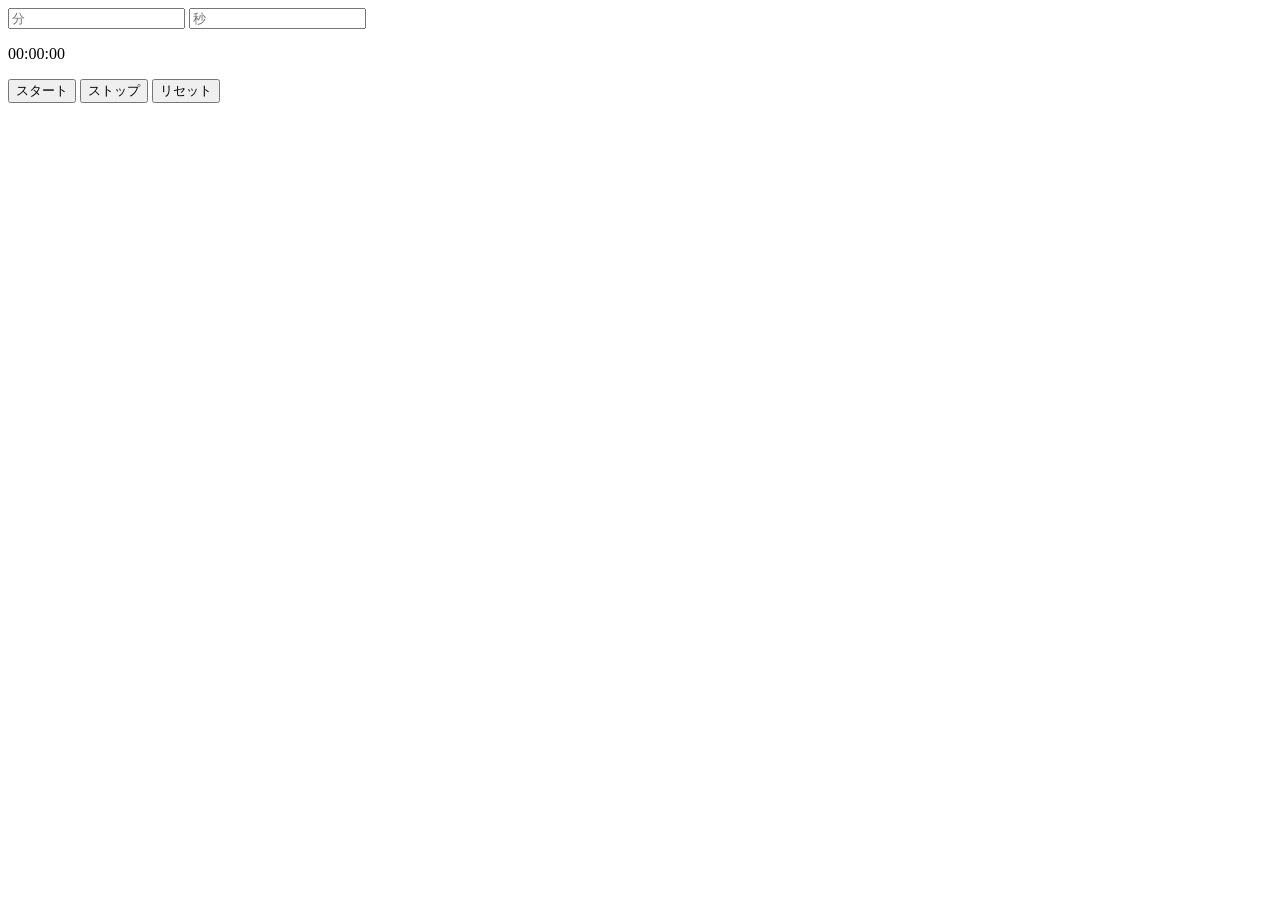
==== index.html @ 3663fa72 "first commit" ====
<!DOCTYPE html>
<html lang="ja">
<head>
    <meta charset="UTF-8">
    <meta name="viewport" content="width=device-width, initial-scale=1.0">
    <title>StopWatch</title>

    <link rel="stylesheet" href="style.css">
</head>
<body>
    <input type="number" id="minutesInput" placeholder="分" min="0">
    <input type="number" id="secondsInput" placeholder="秒" min="0">

    <p id="time">00:00:00</p>

    <button id="startBtn">スタート</button>
    <button id="stopBtn">ストップ</button>
    <button id="resetBtn">リセット</button>

    <script src="script.js"></script>
</body>
</html>
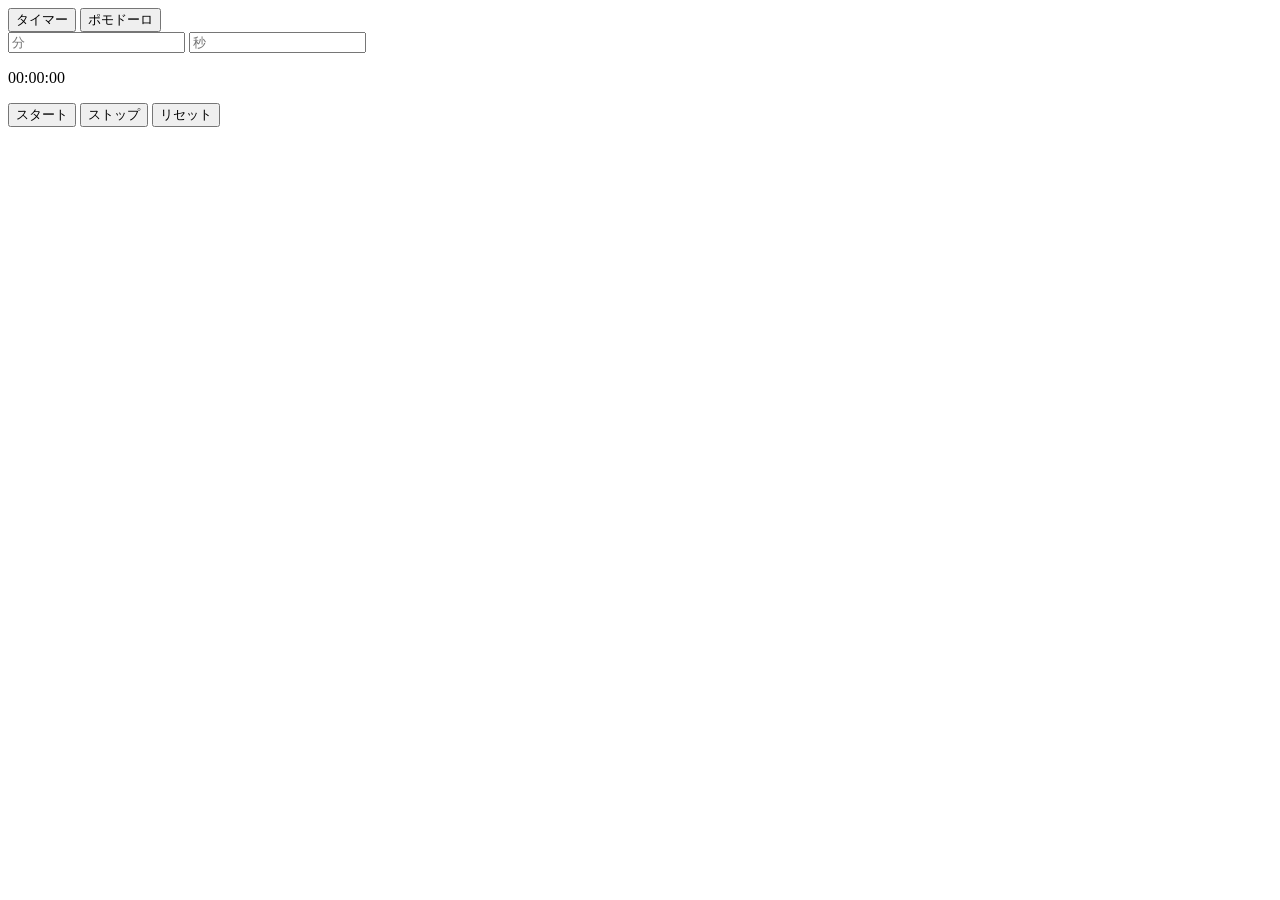
==== commit b9615429: "Implement pomodoro" ====
--- a/index.html
+++ b/index.html
@@ -5,11 +5,18 @@
     <meta name="viewport" content="width=device-width, initial-scale=1.0">
     <title>StopWatch</title>
 
-    <link rel="stylesheet" href="style.css">
 </head>
 <body>
+    <button id="timerTab">タイマー</button>
+    <button id="pomodoroTab">ポモドーロ</button>
+
+    <br>
+
     <input type="number" id="minutesInput" placeholder="分" min="0">
     <input type="number" id="secondsInput" placeholder="秒" min="0">
+
+    <p id="modeDisplay">作業</p>
+    <p id="sessionCount">0回</p>
 
     <p id="time">00:00:00</p>
 
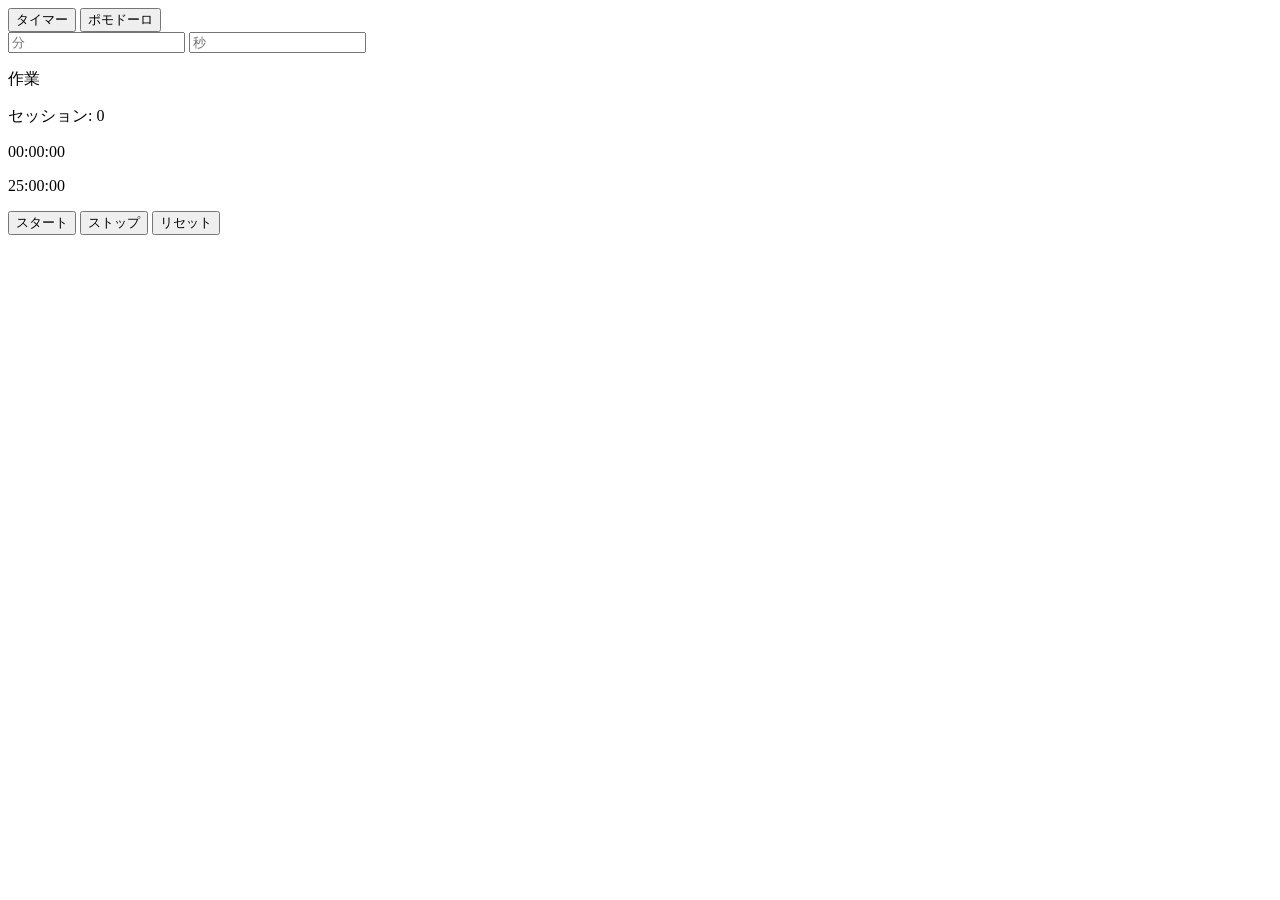
==== commit c7ce9da5: "update code" ====
--- a/index.html
+++ b/index.html
@@ -3,8 +3,7 @@
 <head>
     <meta charset="UTF-8">
     <meta name="viewport" content="width=device-width, initial-scale=1.0">
-    <title>StopWatch</title>
-
+    <title>Practice</title>
 </head>
 <body>
     <button id="timerTab">タイマー</button>
@@ -16,14 +15,15 @@
     <input type="number" id="secondsInput" placeholder="秒" min="0">
 
     <p id="modeDisplay">作業</p>
-    <p id="sessionCount">0回</p>
+    <p id="sessionCount">セッション: 0</p>
 
-    <p id="time">00:00:00</p>
+    <p id="timerDisplay">00:00:00</p>
+    <p id="pomodoroDisplay">25:00:00</p>
 
     <button id="startBtn">スタート</button>
     <button id="stopBtn">ストップ</button>
     <button id="resetBtn">リセット</button>
 
-    <script src="script.js"></script>
+    <script src="practice.js"></script>
 </body>
 </html>
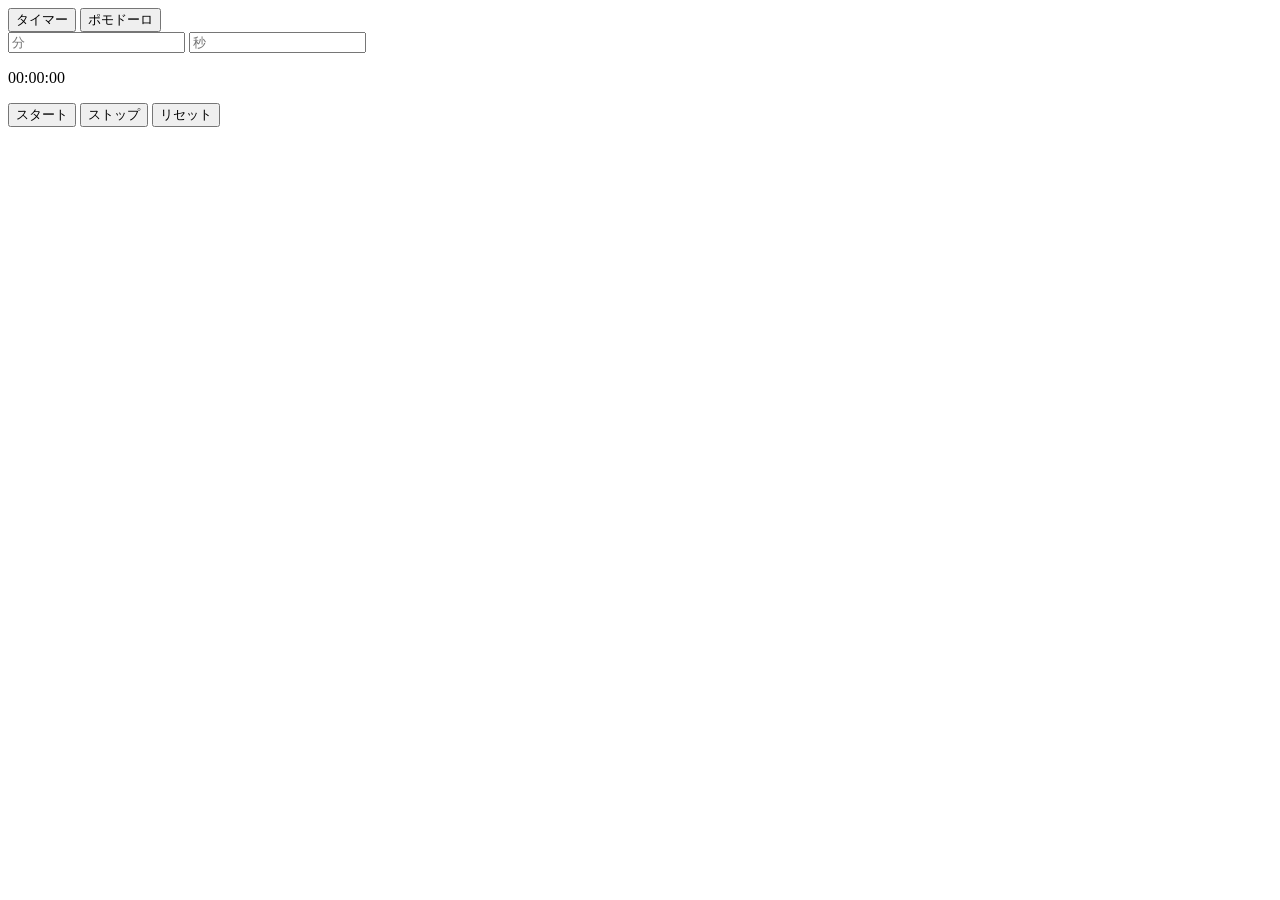
==== commit 0180c2b9: "refactoring" ====
--- a/index.html
+++ b/index.html
@@ -3,7 +3,7 @@
 <head>
     <meta charset="UTF-8">
     <meta name="viewport" content="width=device-width, initial-scale=1.0">
-    <title>Practice</title>
+    <title>Timer</title>
 </head>
 <body>
     <button id="timerTab">タイマー</button>
@@ -24,6 +24,6 @@
     <button id="stopBtn">ストップ</button>
     <button id="resetBtn">リセット</button>
 
-    <script src="practice.js"></script>
+    <script src="script.js"></script>
 </body>
 </html>
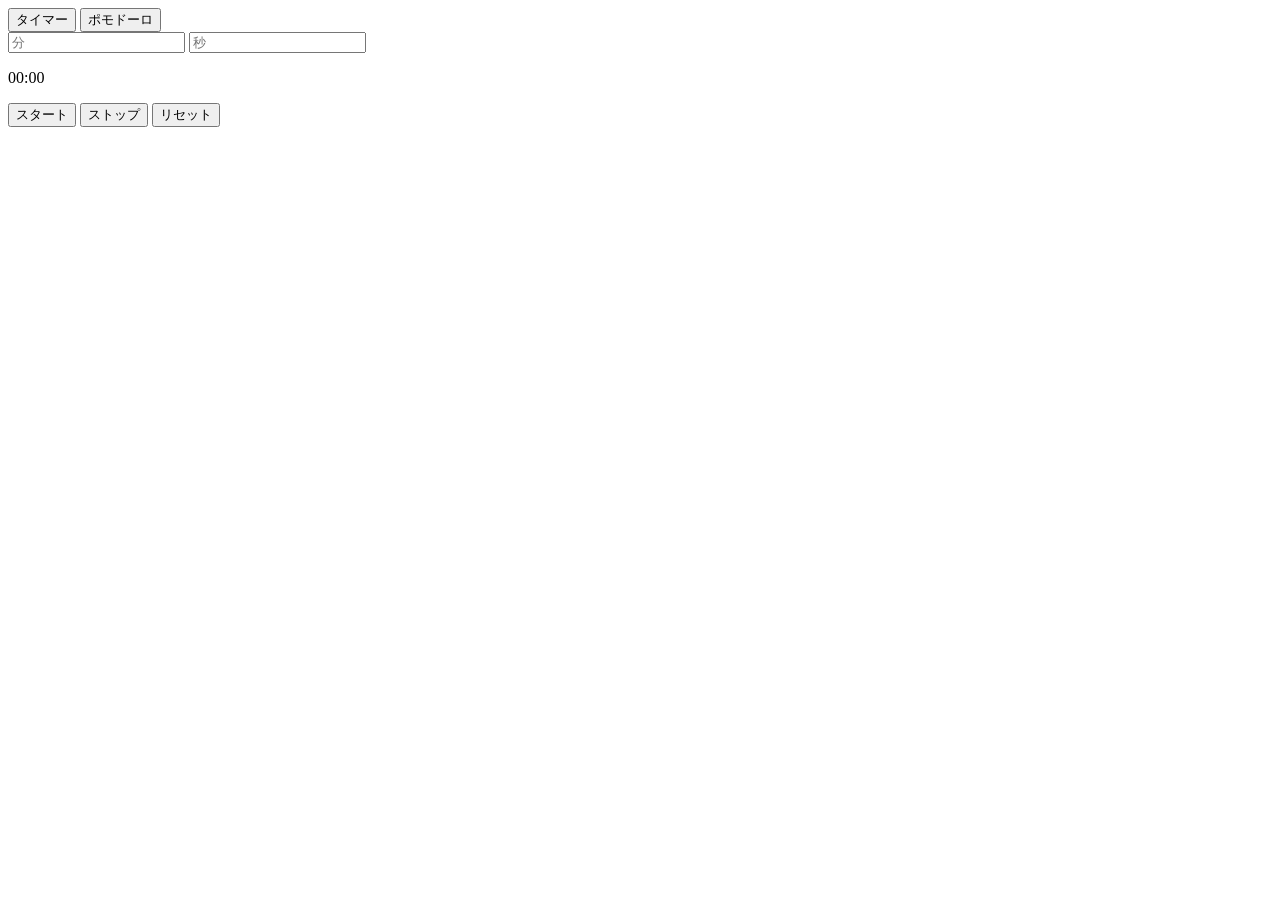
==== commit 639c1d24: "rebuild" ====
--- a/index.html
+++ b/index.html
@@ -17,8 +17,8 @@
     <p id="modeDisplay">作業</p>
     <p id="sessionCount">セッション: 0</p>
 
-    <p id="timerDisplay">00:00:00</p>
-    <p id="pomodoroDisplay">25:00:00</p>
+    <p id="timerDisplay">00:00</p>
+    <p id="pomodoroDisplay">25:00</p>
 
     <button id="startBtn">スタート</button>
     <button id="stopBtn">ストップ</button>
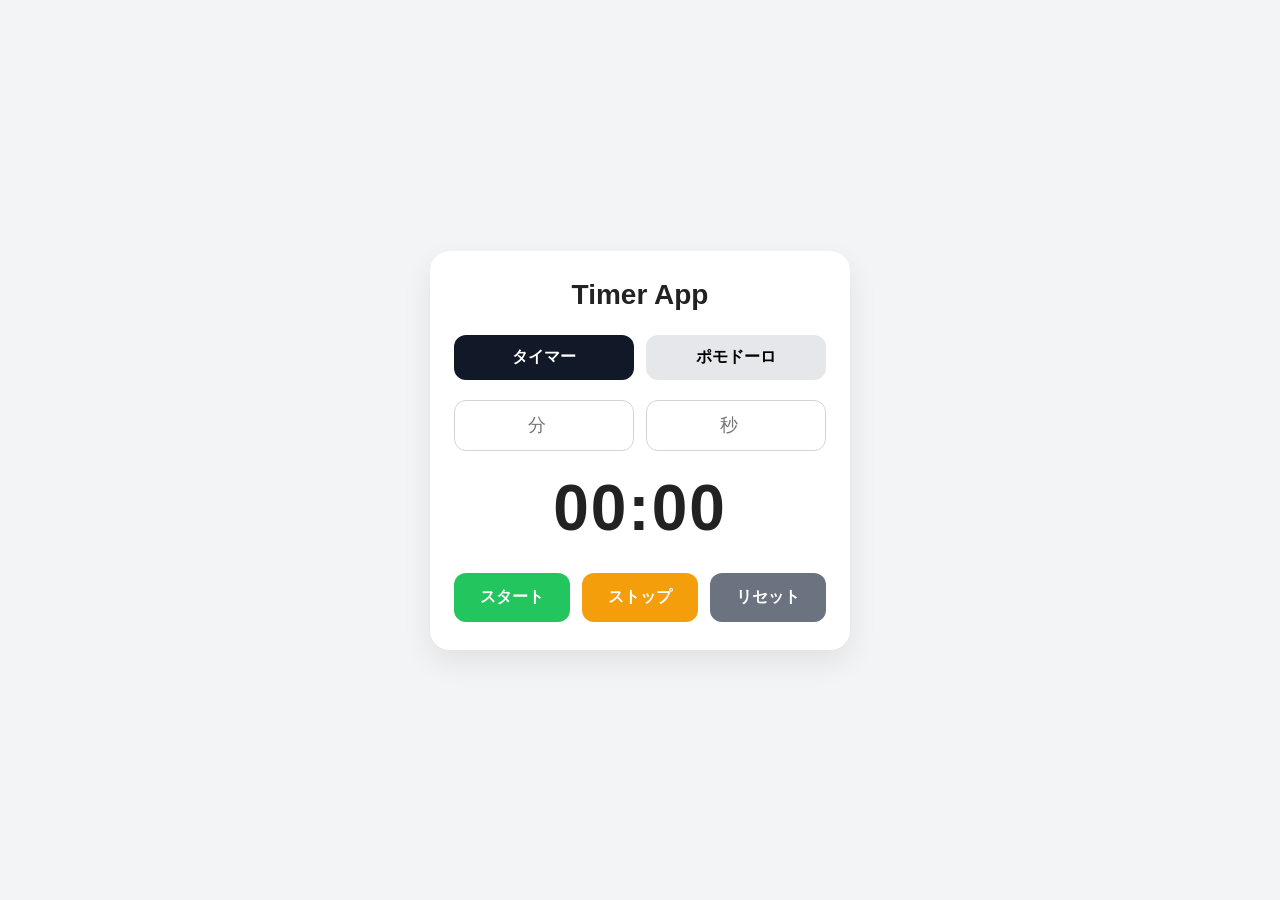
==== commit ff1ae8b3: "update UI" ====
--- a/index.html
+++ b/index.html
@@ -4,25 +4,41 @@
     <meta charset="UTF-8">
     <meta name="viewport" content="width=device-width, initial-scale=1.0">
     <title>Timer</title>
+
+    <link rel="stylesheet" href="./css/style.css">
 </head>
-<body>
-    <button id="timerTab">タイマー</button>
-    <button id="pomodoroTab">ポモドーロ</button>
+<body class="timer-mode">
+    <div class="container">
+        <div class="app">
+            <h1 class="title">Timer App</h1>
 
-    <br>
+            <div class="tabs">
+                <button id="timerTab" class="tab active">タイマー</button>
+                <button id="pomodoroTab" class="tab">ポモドーロ</button>
+            </div>
 
-    <input type="number" id="minutesInput" placeholder="分" min="0">
-    <input type="number" id="secondsInput" placeholder="秒" min="0">
+            <div class="inputs">
+                <input type="number" id="minutesInput" placeholder="分" min="0">
+                <input type="number" id="secondsInput" placeholder="秒" min="0">
+            </div>
 
-    <p id="modeDisplay">作業</p>
-    <p id="sessionCount">セッション: 0</p>
+            <div class="pomodoro-info">
+                <p id="modeDisplay">作業</p>
+                <p id="sessionCount">セッション: 0</p>
+            </div>
 
-    <p id="timerDisplay">00:00</p>
-    <p id="pomodoroDisplay">25:00</p>
+            <div class="display-area">
+                <p id="timerDisplay" class="time-display">00:00</p>
+                <p id="pomodoroDisplay" class="time-display">25:00</p>
+            </div>
 
-    <button id="startBtn">スタート</button>
-    <button id="stopBtn">ストップ</button>
-    <button id="resetBtn">リセット</button>
+            <div class="actions">
+                <button id="startBtn" class="action-btn start">スタート</button>
+                <button id="stopBtn" class="action-btn stop">ストップ</button>
+                <button id="resetBtn" class="action-btn reset">リセット</button>
+            </div>
+        </div>
+    </div>
 
     <script src="script.js"></script>
 </body>
--- a/css/style.css
+++ b/css/style.css
@@ -0,0 +1,155 @@
+* {
+    box-sizing: border-box;
+}
+
+body {
+    margin: 0;
+    min-height: 100vh;
+    font-family: Arial, "Hiragino Sans", "Yu Gothic", sans-serif;
+    display: flex;
+    justify-content: center;
+    align-items: center;
+    background: #f3f4f6;
+    color: #222;
+    transition: background-color 0.3s ease;
+}
+
+body.timer-mode {
+    background: #f3f4f6;
+}
+
+body.work-mode {
+    background: #fff1f2;
+}
+
+body.break-mode {
+    background: #eff6ff;
+}
+
+.container {
+    width: 100%;
+    padding: 24px;
+    display: flex;
+    justify-content: center;
+}
+
+.app {
+    width: 100%;
+    max-width: 420px;
+    background: #ffffff;
+    border-radius: 20px;
+    box-shadow: 0 12px 30px rgba(0, 0, 0, 0.08);
+    padding: 28px 24px;
+}
+
+.title {
+    margin: 0 0 24px;
+    text-align: center;
+    font-size: 28px;
+}
+
+.tabs {
+    display: flex;
+    gap: 12px;
+    margin-bottom: 20px;
+}
+
+.tab {
+    flex: 1;
+    border: none;
+    border-radius: 12px;
+    padding: 12px 16px;
+    background: #e5e7eb;
+    font-size: 16px;
+    font-weight: bold;
+    cursor: pointer;
+    transition: 0.2s;
+}
+
+.tab:hover {
+    opacity: 0.9;
+    transform: translateY(-1px);
+}
+
+.tab.active {
+    background: #111827;
+    color: #ffffff;
+}
+
+.inputs {
+    display: flex;
+    gap: 12px;
+    margin-bottom: 20px;
+}
+
+.inputs input {
+    width: 100%;
+    padding: 14px 12px;
+    border: 1px solid #d1d5db;
+    border-radius: 12px;
+    font-size: 18px;
+    text-align: center;
+    outline: none;
+}
+
+.inputs input:focus {
+    border-color: #2563eb;
+}
+
+.pomodoro-info {
+    text-align: center;
+    margin-bottom: 12px;
+}
+
+.pomodoro-info p {
+    margin: 6px 0;
+    font-size: 16px;
+}
+
+.display-area {
+    text-align: center;
+    margin: 20px 0 28px;
+}
+
+.time-display {
+    margin: 0;
+    font-size: 64px;
+    font-weight: bold;
+    letter-spacing: 2px;
+}
+
+.actions {
+    display: flex;
+    gap: 12px;
+}
+
+.action-btn {
+    flex: 1;
+    border: none;
+    border-radius: 12px;
+    padding: 14px 16px;
+    font-size: 16px;
+    font-weight: bold;
+    cursor: pointer;
+    transition: 0.2s;
+}
+
+.action-btn:hover {
+    opacity: 0.92;
+    transform: translateY(-1px);
+}
+
+.start {
+    background: #22c55e;
+    color: #fff;
+}
+
+.stop {
+    background: #f59e0b;
+    color: #fff;
+}
+
+.reset {
+    background: #6b7280;
+    color: #fff;
+}
